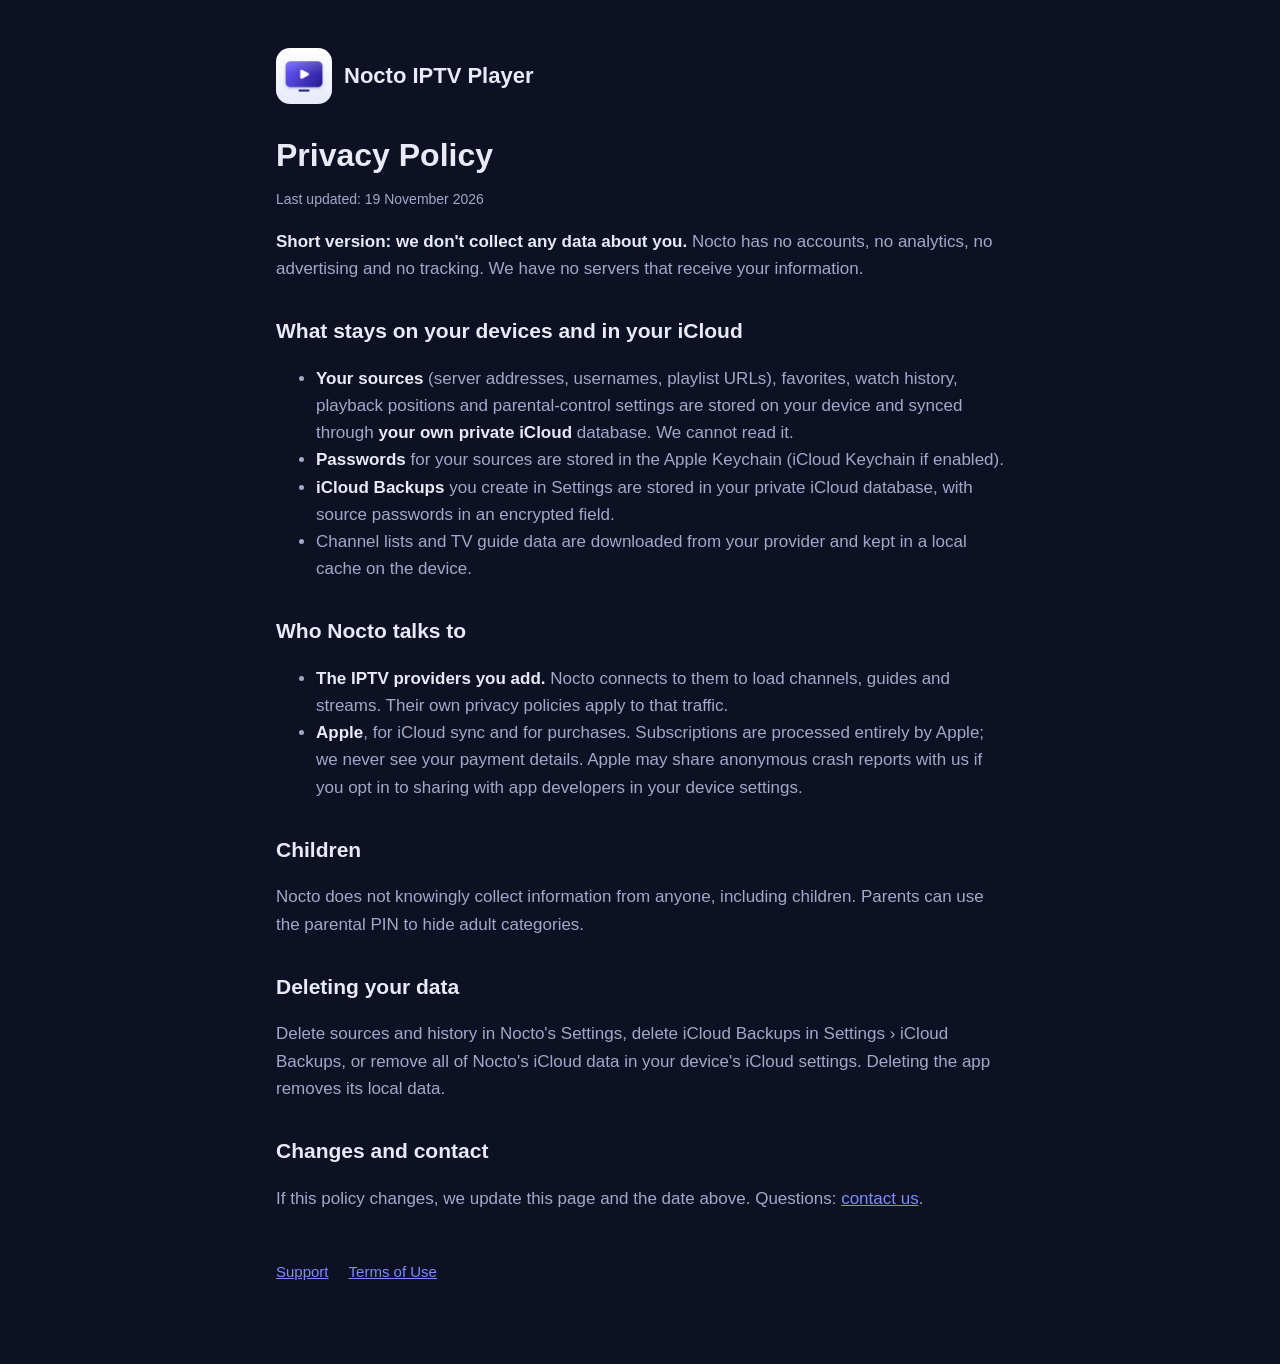
==== privacy.html @ c5b59927 "feat: support, privacy, terms and demo playlist for Nocto" ====
<!doctype html>
<html lang="en">
<head>
<meta charset="utf-8">
<meta name="viewport" content="width=device-width, initial-scale=1">
<title>Nocto – Privacy Policy</title>
<link rel="stylesheet" href="style.css">
</head>
<body>
<main>
  <header><img src="icon.png" alt=""><a href="./">Nocto IPTV Player</a></header>
  <h1>Privacy Policy</h1>
  <p class="updated">Last updated: 19 November 2026</p>

  <p><strong>Short version: we don't collect any data about you.</strong> Nocto has no accounts, no analytics, no advertising and no tracking. We have no servers that receive your information.</p>

  <h2>What stays on your devices and in your iCloud</h2>
  <ul>
    <li><strong>Your sources</strong> (server addresses, usernames, playlist URLs), favorites, watch history, playback positions and parental-control settings are stored on your device and synced through <strong>your own private iCloud</strong> database. We cannot read it.</li>
    <li><strong>Passwords</strong> for your sources are stored in the Apple Keychain (iCloud Keychain if enabled).</li>
    <li><strong>iCloud Backups</strong> you create in Settings are stored in your private iCloud database, with source passwords in an encrypted field.</li>
    <li>Channel lists and TV guide data are downloaded from your provider and kept in a local cache on the device.</li>
  </ul>

  <h2>Who Nocto talks to</h2>
  <ul>
    <li><strong>The IPTV providers you add.</strong> Nocto connects to them to load channels, guides and streams. Their own privacy policies apply to that traffic.</li>
    <li><strong>Apple</strong>, for iCloud sync and for purchases. Subscriptions are processed entirely by Apple; we never see your payment details. Apple may share anonymous crash reports with us if you opt in to sharing with app developers in your device settings.</li>
  </ul>

  <h2>Children</h2>
  <p>Nocto does not knowingly collect information from anyone, including children. Parents can use the parental PIN to hide adult categories.</p>

  <h2>Deleting your data</h2>
  <p>Delete sources and history in Nocto's Settings, delete iCloud Backups in Settings › iCloud Backups, or remove all of Nocto's iCloud data in your device's iCloud settings. Deleting the app removes its local data.</p>

  <h2>Changes and contact</h2>
  <p>If this policy changes, we update this page and the date above. Questions: <a href="https://github.com/michealmouner/nocto-site/issues">contact us</a>.</p>

  <nav><a href="./">Support</a><a href="terms.html">Terms of Use</a></nav>
</main>
</body>
</html>
---- style.css ----
:root { --bg: #0e1124; --card: #171b36; --text: #e8eaf6; --muted: #a3a8c8; --accent: #7c8cff; }
* { box-sizing: border-box; }
body { margin: 0; background: var(--bg); color: var(--text); font: 17px/1.6 -apple-system, BlinkMacSystemFont, "Segoe UI", sans-serif; }
main { max-width: 760px; margin: 0 auto; padding: 48px 16px 80px; }
header { display: flex; align-items: center; gap: 12px; margin-bottom: 32px; }
header img { width: 56px; height: 56px; border-radius: 14px; }
header a { color: var(--text); text-decoration: none; font-weight: 700; font-size: 22px; }
h1 { font-size: 32px; line-height: 1.2; margin: 0 0 8px; }
h2 { font-size: 21px; margin: 32px 0 8px; }
p, li { color: var(--muted); }
strong { color: var(--text); }
a { color: var(--accent); }
.card { background: var(--card); border-radius: 16px; padding: 20px 24px; margin: 16px 0; }
code { background: #232850; padding: 2px 6px; border-radius: 6px; color: var(--text); word-break: break-all; }
nav { margin-top: 48px; display: flex; gap: 20px; flex-wrap: wrap; font-size: 15px; }
.updated { font-size: 14px; }
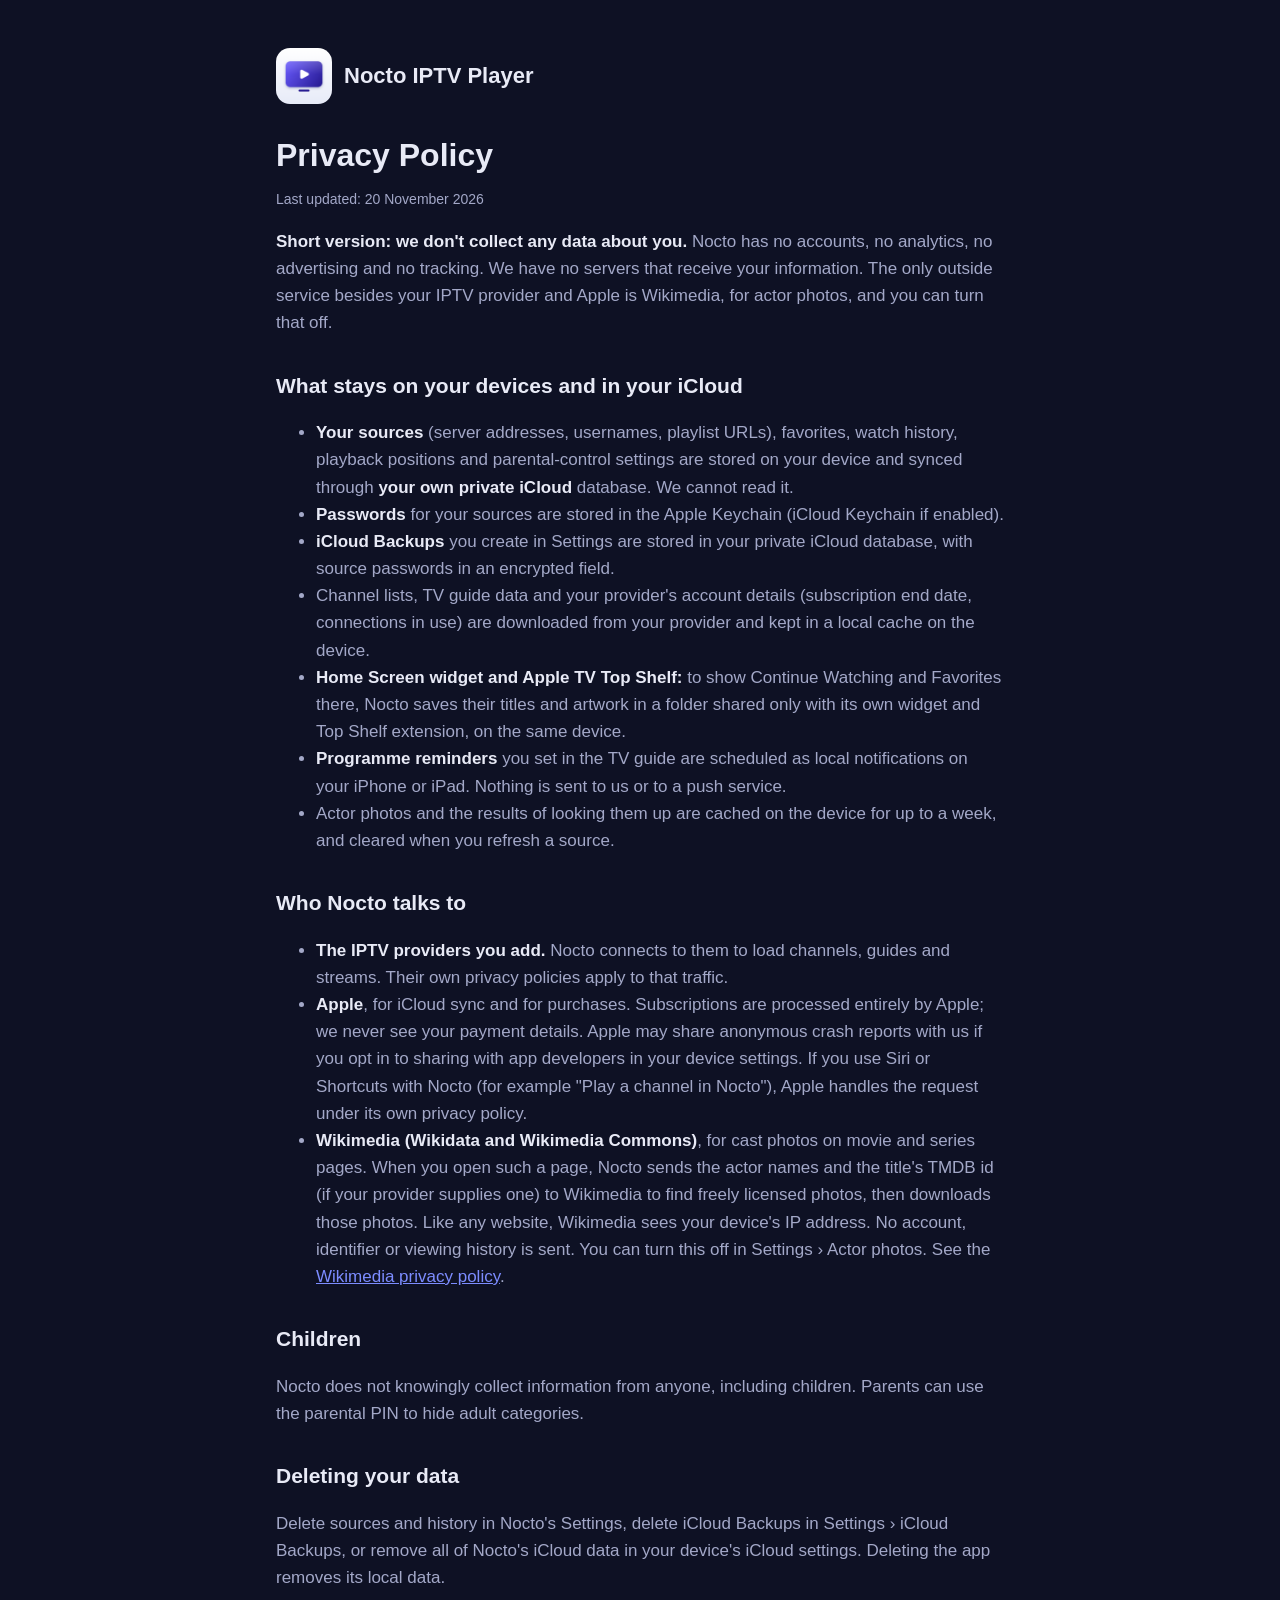
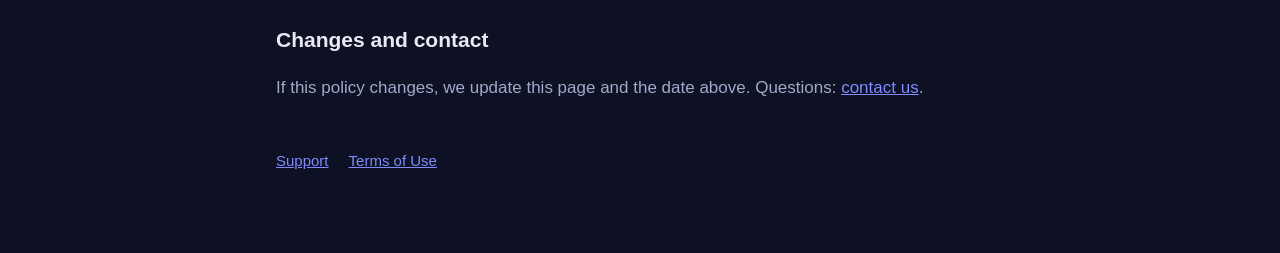
==== commit 7e7dea22: "docs: privacy policy covers Wikimedia cast photos, reminders, widget and Top Shelf, Siri" ====
--- a/privacy.html
+++ b/privacy.html
@@ -10,22 +10,26 @@
 <main>
   <header><img src="icon.png" alt=""><a href="./">Nocto IPTV Player</a></header>
   <h1>Privacy Policy</h1>
-  <p class="updated">Last updated: 19 November 2026</p>
+  <p class="updated">Last updated: 20 November 2026</p>
 
-  <p><strong>Short version: we don't collect any data about you.</strong> Nocto has no accounts, no analytics, no advertising and no tracking. We have no servers that receive your information.</p>
+  <p><strong>Short version: we don't collect any data about you.</strong> Nocto has no accounts, no analytics, no advertising and no tracking. We have no servers that receive your information. The only outside service besides your IPTV provider and Apple is Wikimedia, for actor photos, and you can turn that off.</p>
 
   <h2>What stays on your devices and in your iCloud</h2>
   <ul>
     <li><strong>Your sources</strong> (server addresses, usernames, playlist URLs), favorites, watch history, playback positions and parental-control settings are stored on your device and synced through <strong>your own private iCloud</strong> database. We cannot read it.</li>
     <li><strong>Passwords</strong> for your sources are stored in the Apple Keychain (iCloud Keychain if enabled).</li>
     <li><strong>iCloud Backups</strong> you create in Settings are stored in your private iCloud database, with source passwords in an encrypted field.</li>
-    <li>Channel lists and TV guide data are downloaded from your provider and kept in a local cache on the device.</li>
+    <li>Channel lists, TV guide data and your provider's account details (subscription end date, connections in use) are downloaded from your provider and kept in a local cache on the device.</li>
+    <li><strong>Home Screen widget and Apple TV Top Shelf:</strong> to show Continue Watching and Favorites there, Nocto saves their titles and artwork in a folder shared only with its own widget and Top Shelf extension, on the same device.</li>
+    <li><strong>Programme reminders</strong> you set in the TV guide are scheduled as local notifications on your iPhone or iPad. Nothing is sent to us or to a push service.</li>
+    <li>Actor photos and the results of looking them up are cached on the device for up to a week, and cleared when you refresh a source.</li>
   </ul>
 
   <h2>Who Nocto talks to</h2>
   <ul>
     <li><strong>The IPTV providers you add.</strong> Nocto connects to them to load channels, guides and streams. Their own privacy policies apply to that traffic.</li>
-    <li><strong>Apple</strong>, for iCloud sync and for purchases. Subscriptions are processed entirely by Apple; we never see your payment details. Apple may share anonymous crash reports with us if you opt in to sharing with app developers in your device settings.</li>
+    <li><strong>Apple</strong>, for iCloud sync and for purchases. Subscriptions are processed entirely by Apple; we never see your payment details. Apple may share anonymous crash reports with us if you opt in to sharing with app developers in your device settings. If you use Siri or Shortcuts with Nocto (for example "Play a channel in Nocto"), Apple handles the request under its own privacy policy.</li>
+    <li><strong>Wikimedia (Wikidata and Wikimedia Commons)</strong>, for cast photos on movie and series pages. When you open such a page, Nocto sends the actor names and the title's TMDB id (if your provider supplies one) to Wikimedia to find freely licensed photos, then downloads those photos. Like any website, Wikimedia sees your device's IP address. No account, identifier or viewing history is sent. You can turn this off in Settings › Actor photos. See the <a href="https://foundation.wikimedia.org/wiki/Policy:Privacy_policy">Wikimedia privacy policy</a>.</li>
   </ul>
 
   <h2>Children</h2>
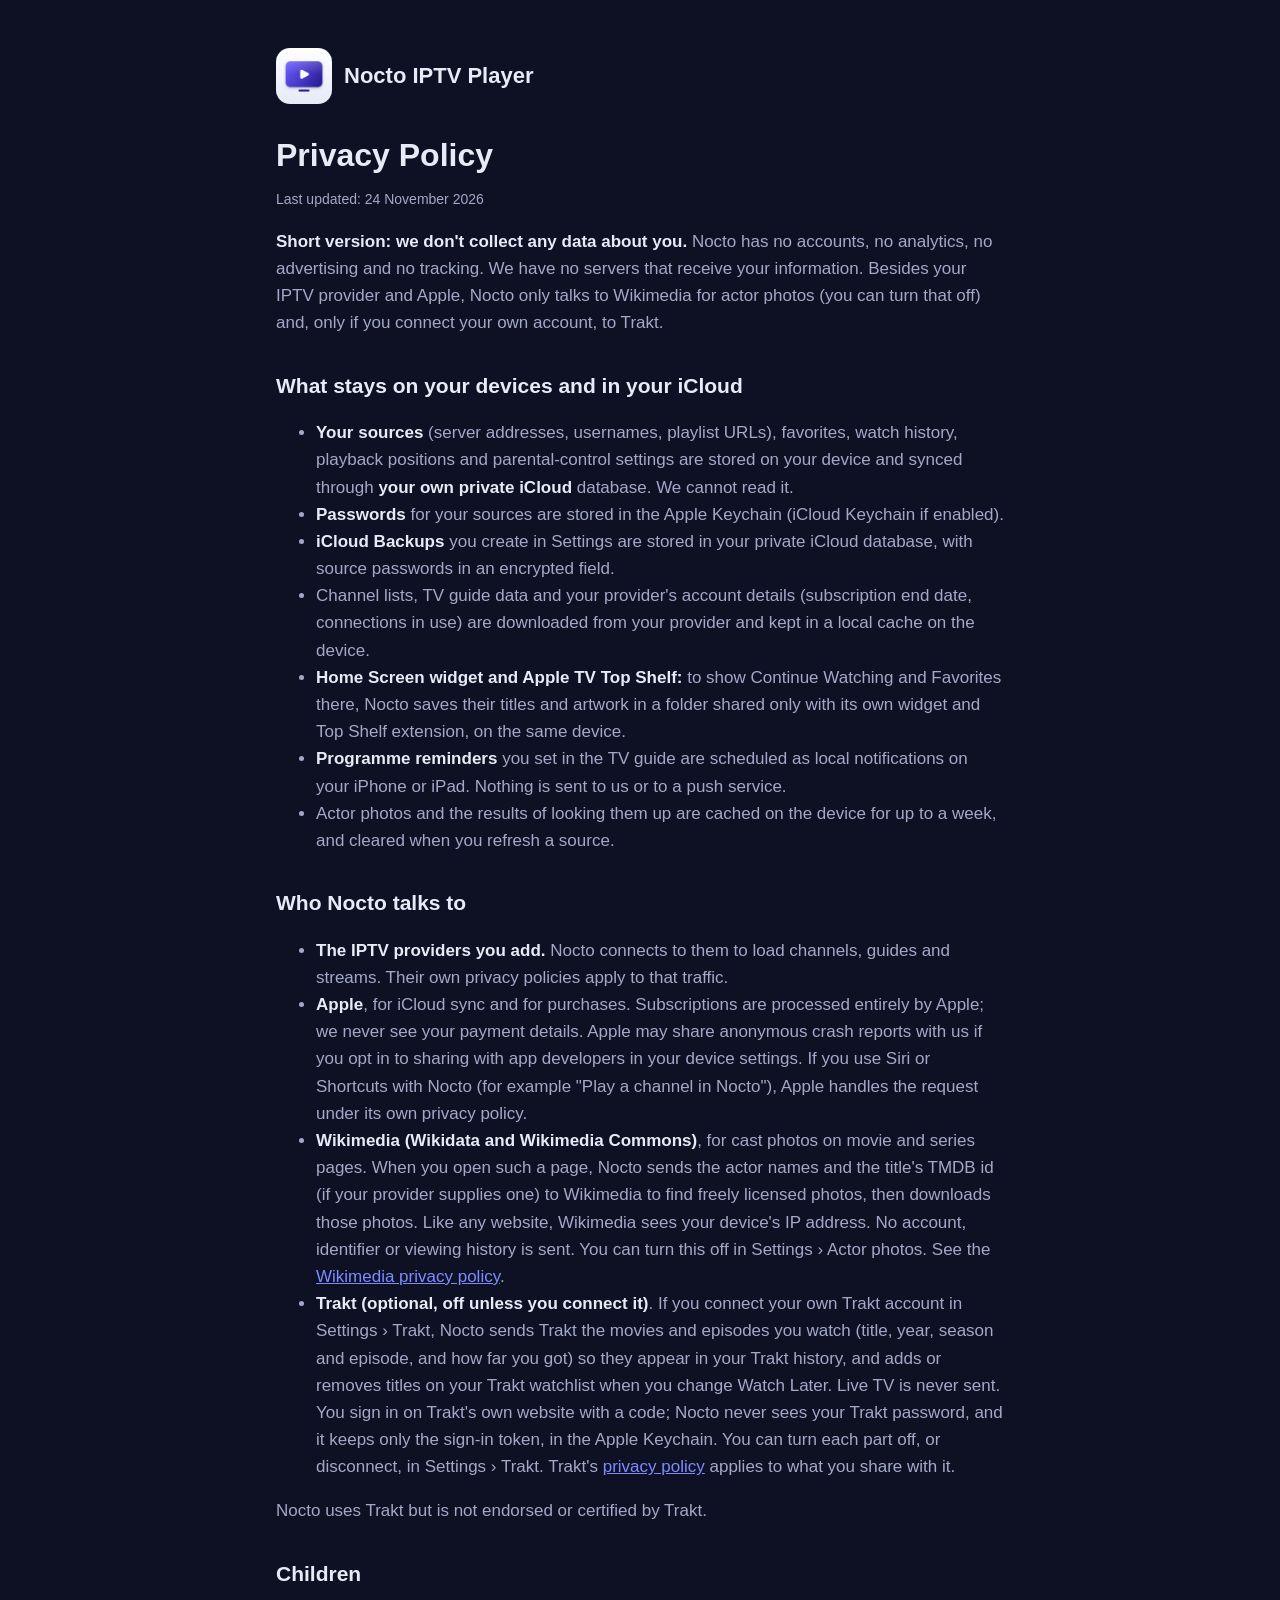
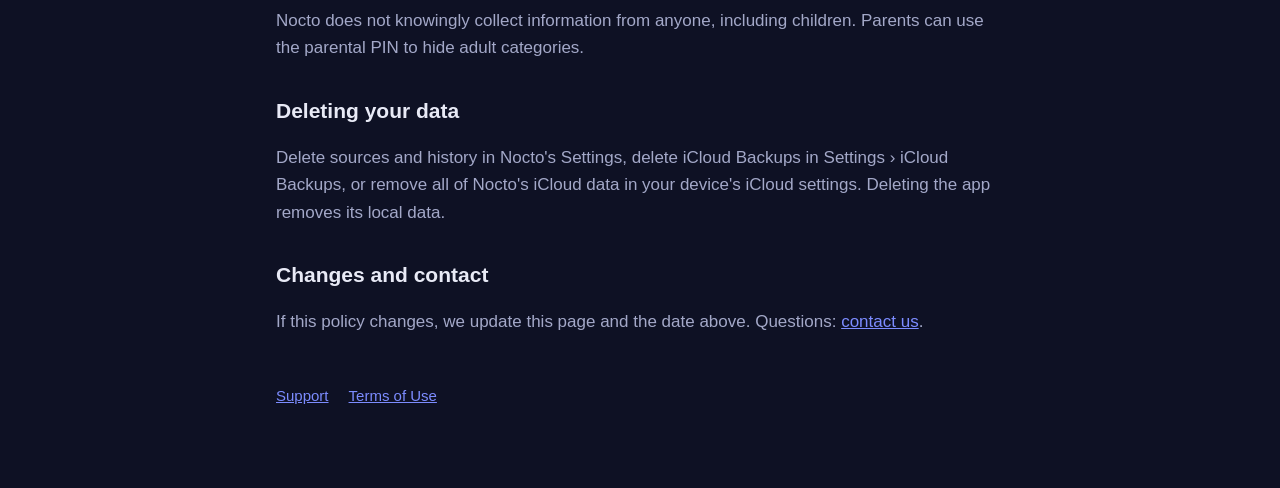
==== commit 4d2039d9: "docs: privacy policy covers optional Trakt sync; add Trakt notice" ====
--- a/privacy.html
+++ b/privacy.html
@@ -10,9 +10,9 @@
 <main>
   <header><img src="icon.png" alt=""><a href="./">Nocto IPTV Player</a></header>
   <h1>Privacy Policy</h1>
-  <p class="updated">Last updated: 20 November 2026</p>
+  <p class="updated">Last updated: 24 November 2026</p>
 
-  <p><strong>Short version: we don't collect any data about you.</strong> Nocto has no accounts, no analytics, no advertising and no tracking. We have no servers that receive your information. The only outside service besides your IPTV provider and Apple is Wikimedia, for actor photos, and you can turn that off.</p>
+  <p><strong>Short version: we don't collect any data about you.</strong> Nocto has no accounts, no analytics, no advertising and no tracking. We have no servers that receive your information. Besides your IPTV provider and Apple, Nocto only talks to Wikimedia for actor photos (you can turn that off) and, only if you connect your own account, to Trakt.</p>
 
   <h2>What stays on your devices and in your iCloud</h2>
   <ul>
@@ -30,7 +30,10 @@
     <li><strong>The IPTV providers you add.</strong> Nocto connects to them to load channels, guides and streams. Their own privacy policies apply to that traffic.</li>
     <li><strong>Apple</strong>, for iCloud sync and for purchases. Subscriptions are processed entirely by Apple; we never see your payment details. Apple may share anonymous crash reports with us if you opt in to sharing with app developers in your device settings. If you use Siri or Shortcuts with Nocto (for example "Play a channel in Nocto"), Apple handles the request under its own privacy policy.</li>
     <li><strong>Wikimedia (Wikidata and Wikimedia Commons)</strong>, for cast photos on movie and series pages. When you open such a page, Nocto sends the actor names and the title's TMDB id (if your provider supplies one) to Wikimedia to find freely licensed photos, then downloads those photos. Like any website, Wikimedia sees your device's IP address. No account, identifier or viewing history is sent. You can turn this off in Settings › Actor photos. See the <a href="https://foundation.wikimedia.org/wiki/Policy:Privacy_policy">Wikimedia privacy policy</a>.</li>
+    <li id="trakt"><strong>Trakt (optional, off unless you connect it)</strong>. If you connect your own Trakt account in Settings › Trakt, Nocto sends Trakt the movies and episodes you watch (title, year, season and episode, and how far you got) so they appear in your Trakt history, and adds or removes titles on your Trakt watchlist when you change Watch Later. Live TV is never sent. You sign in on Trakt's own website with a code; Nocto never sees your Trakt password, and it keeps only the sign-in token, in the Apple Keychain. You can turn each part off, or disconnect, in Settings › Trakt. Trakt's <a href="https://trakt.tv/privacy">privacy policy</a> applies to what you share with it.</li>
   </ul>
+
+  <p class="notice">Nocto uses Trakt but is not endorsed or certified by Trakt.</p>
 
   <h2>Children</h2>
   <p>Nocto does not knowingly collect information from anyone, including children. Parents can use the parental PIN to hide adult categories.</p>
